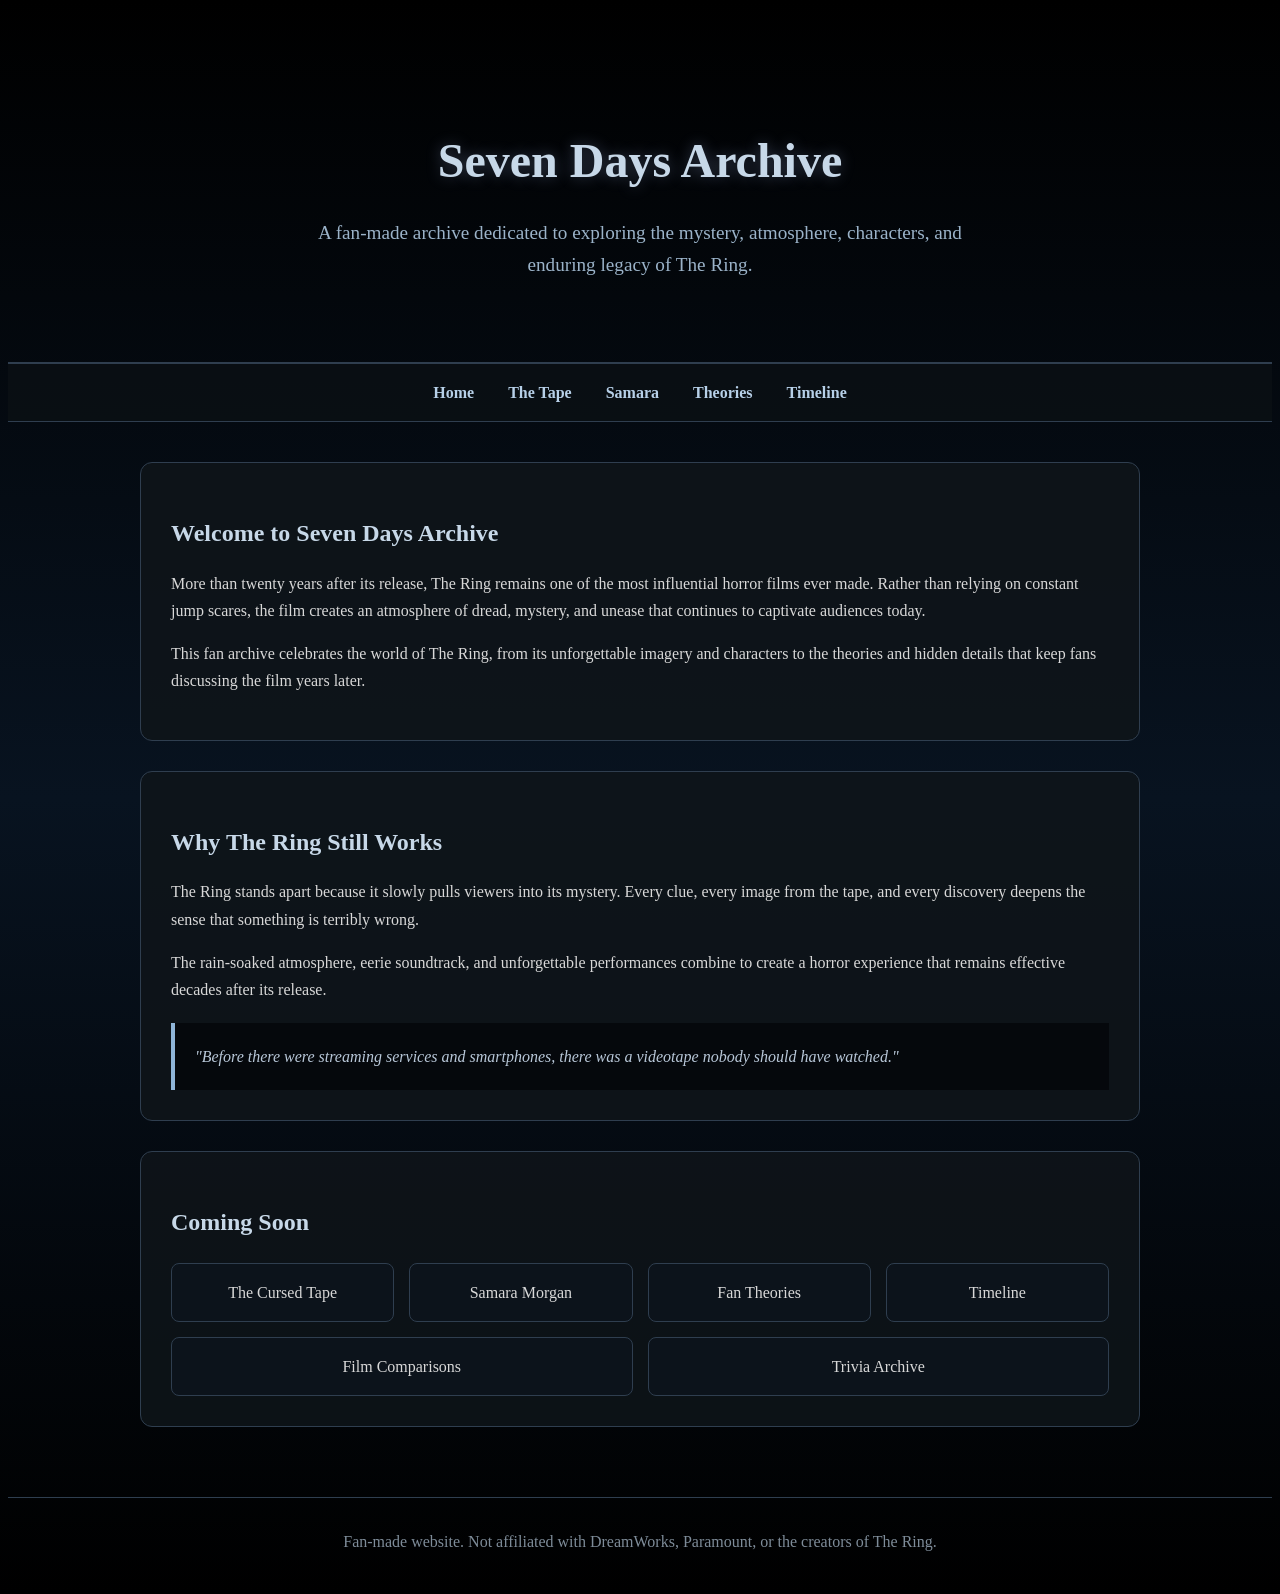
==== index.html @ c1889606 "Add files via upload update file." ====
<!DOCTYPE html>
<html lang="en">
<head>
  <meta charset="UTF-8">
  <meta name="viewport" content="width=device-width, initial-scale=1.0">

  <title>Seven Days Archive | A Fan Site for The Ring</title>

  <meta name="description" content="A fan-made archive exploring The Ring, its atmosphere, mystery, characters, theories, and lasting horror legacy.">

<link rel="stylesheet" href="styles.css">
</head>
<body>

<header>
  <h1>Seven Days Archive</h1>
  <p class="tagline">
    A fan-made archive dedicated to exploring the mystery,
    atmosphere, characters, and enduring legacy of The Ring.
  </p>
</header>

<nav>
  <a href="#">Home</a>
  <a href="#">The Tape</a>
  <a href="#">Samara</a>
  <a href="#">Theories</a>
  <a href="#">Timeline</a>
</nav>

<main>

  <section>
    <h2>Welcome to Seven Days Archive</h2>

    <p>
      More than twenty years after its release, The Ring remains one of
      the most influential horror films ever made. Rather than relying
      on constant jump scares, the film creates an atmosphere of dread,
      mystery, and unease that continues to captivate audiences today.
    </p>

    <p>
      This fan archive celebrates the world of The Ring, from its
      unforgettable imagery and characters to the theories and hidden
      details that keep fans discussing the film years later.
    </p>
  </section>

  <section>
    <h2>Why The Ring Still Works</h2>

    <p>
      The Ring stands apart because it slowly pulls viewers into its
      mystery. Every clue, every image from the tape, and every
      discovery deepens the sense that something is terribly wrong.
    </p>

    <p>
      The rain-soaked atmosphere, eerie soundtrack, and unforgettable
      performances combine to create a horror experience that remains
      effective decades after its release.
    </p>

    <div class="quote-box">
      "Before there were streaming services and smartphones, there was
      a videotape nobody should have watched."
    </div>
  </section>

  <section>
    <h2>Coming Soon</h2>

    <div class="future-pages">
      <div>The Cursed Tape</div>
      <div>Samara Morgan</div>
      <div>Fan Theories</div>
      <div>Timeline</div>
      <div>Film Comparisons</div>
      <div>Trivia Archive</div>
    </div>
  </section>

</main>

<footer>
  Fan-made website. Not affiliated with DreamWorks, Paramount,
  or the creators of The Ring.
</footer>
<script id="mcjs">!function(c,h,i,m,p){m=c.createElement(h),p=c.getElementsByTagName(h)[0],m.async=1,m.src=i,p.parentNode.insertBefore(m,p)}(document,"script","https://chimpstatic.com/mcjs-connected/js/users/ea336c21f3cfe3c19981513f7/dd8694b0a90779c2c01aea9cf.js");</script>
</body>
</html>
---- styles.css ----
<style>
    * {
      margin: 0;
      padding: 0;
      box-sizing: border-box;
    }

    body {
      font-family: Georgia, serif;
      background: linear-gradient(to bottom, #000000, #081320, #000000);
      color: #d8d8d8;
      min-height: 100vh;
      line-height: 1.7;
    }

    header {
      text-align: center;
      padding: 80px 20px;
      border-bottom: 1px solid #2f3e4f;
    }

    h1 {
      font-size: 3rem;
      color: #c7d8e8;
      text-shadow: 0 0 15px rgba(180, 200, 255, 0.3);
      margin-bottom: 15px;
    }

    .tagline {
      font-size: 1.2rem;
      color: #9bb3c9;
      max-width: 700px;
      margin: 0 auto;
    }

    nav {
      background: rgba(10, 15, 20, 0.95);
      border-top: 1px solid #2f3e4f;
      border-bottom: 1px solid #2f3e4f;
      text-align: center;
      padding: 15px;
    }

    nav a {
      color: #b7d0e8;
      text-decoration: none;
      margin: 0 15px;
      font-weight: bold;
    }

    nav a:hover {
      color: white;
    }

    main {
      max-width: 1000px;
      margin: auto;
      padding: 40px 20px;
    }

    section {
      background: rgba(15, 20, 25, 0.85);
      border: 1px solid #2f3e4f;
      border-radius: 12px;
      padding: 30px;
      margin-bottom: 30px;
    }

    h2 {
      color: #c7d8e8;
      margin-bottom: 15px;
    }

    p {
      margin-bottom: 15px;
    }

    .quote-box {
      background: #05080c;
      border-left: 4px solid #8fb5d8;
      padding: 20px;
      margin-top: 20px;
      font-style: italic;
      color: #b8c7d8;
    }

    .future-pages {
      display: flex;
      flex-wrap: wrap;
      gap: 15px;
      margin-top: 20px;
    }

    .future-pages div {
      flex: 1;
      min-width: 180px;
      background: #0c131b;
      border: 1px solid #2f3e4f;
      border-radius: 8px;
      padding: 15px;
      text-align: center;
    }

    footer {
      text-align: center;
      padding: 30px;
      color: #7e8c99;
      border-top: 1px solid #2f3e4f;
    }

    @media (max-width: 768px) {
      h1 {
        font-size: 2.2rem;
      }

      nav a {
        display: inline-block;
        margin: 8px;
      }
    }
  </style>
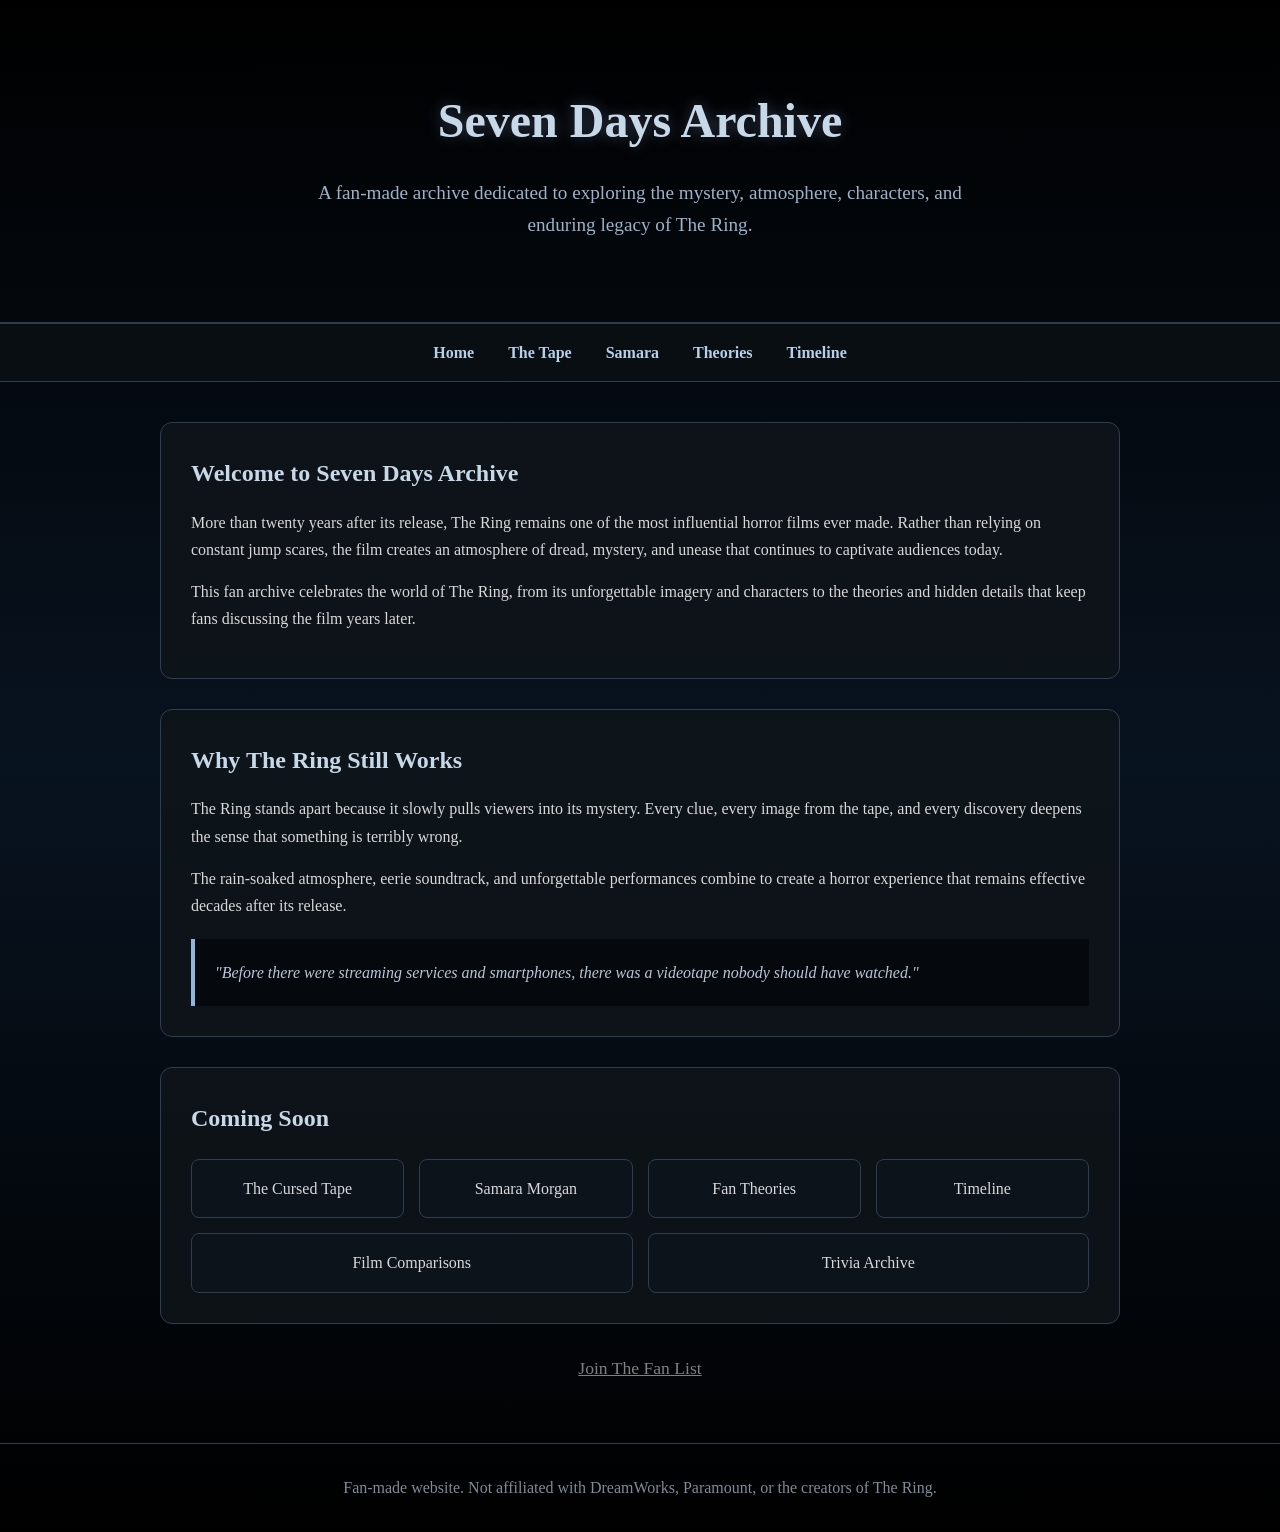
==== commit 0528dbf9: "Add files via upload Update files." ====
--- a/index.html
+++ b/index.html
@@ -1,6 +1,15 @@
 <!DOCTYPE html>
 <html lang="en">
 <head>
+   <!-- Google tag (gtag.js) -->
+<script async src="https://www.googletagmanager.com/gtag/js?id=G-6Q0Q2Z9R7N"></script>
+<script>
+  window.dataLayer = window.dataLayer || [];
+  function gtag(){dataLayer.push(arguments);}
+  gtag('js', new Date());
+
+  gtag('config', 'G-6Q0Q2Z9R7N');
+</script>
   <meta charset="UTF-8">
   <meta name="viewport" content="width=device-width, initial-scale=1.0">
 
@@ -9,6 +18,8 @@
   <meta name="description" content="A fan-made archive exploring The Ring, its atmosphere, mystery, characters, theories, and lasting horror legacy.">
 
 <link rel="stylesheet" href="styles.css">
+
+<script id="mcjs">!function(c,h,i,m,p){m=c.createElement(h),p=c.getElementsByTagName(h)[0],m.async=1,m.src=i,p.parentNode.insertBefore(m,p)}(document,"script","https://chimpstatic.com/mcjs-connected/js/users/ea336c21f3cfe3c19981513f7/918fee9aa0607b9be773f4669.js");</script>
 </head>
 <body>
 
@@ -80,6 +91,9 @@
       <div>Trivia Archive</div>
     </div>
   </section>
+  <a href="http://eepurl.com/jYIN-XrPLM" target="_blank" class="fan-list-link">
+      Join The Fan List
+      </a>
 
 </main>
 
@@ -87,6 +101,6 @@
   Fan-made website. Not affiliated with DreamWorks, Paramount,
   or the creators of The Ring.
 </footer>
-<script id="mcjs">!function(c,h,i,m,p){m=c.createElement(h),p=c.getElementsByTagName(h)[0],m.async=1,m.src=i,p.parentNode.insertBefore(m,p)}(document,"script","https://chimpstatic.com/mcjs-connected/js/users/ea336c21f3cfe3c19981513f7/dd8694b0a90779c2c01aea9cf.js");</script>
+
 </body>
 </html>
--- a/styles.css
+++ b/styles.css
@@ -1,4 +1,4 @@
-  <style>
+
     * {
       margin: 0;
       padding: 0;
@@ -118,4 +118,11 @@
         margin: 8px;
       }
     }
-  </style>+  a.fan-list-link {
+  	display: block;
+      text-align: center;
+      color: #808080;
+      margin: 20px auto;
+      font-size: 1.1rem;
+      }
+      
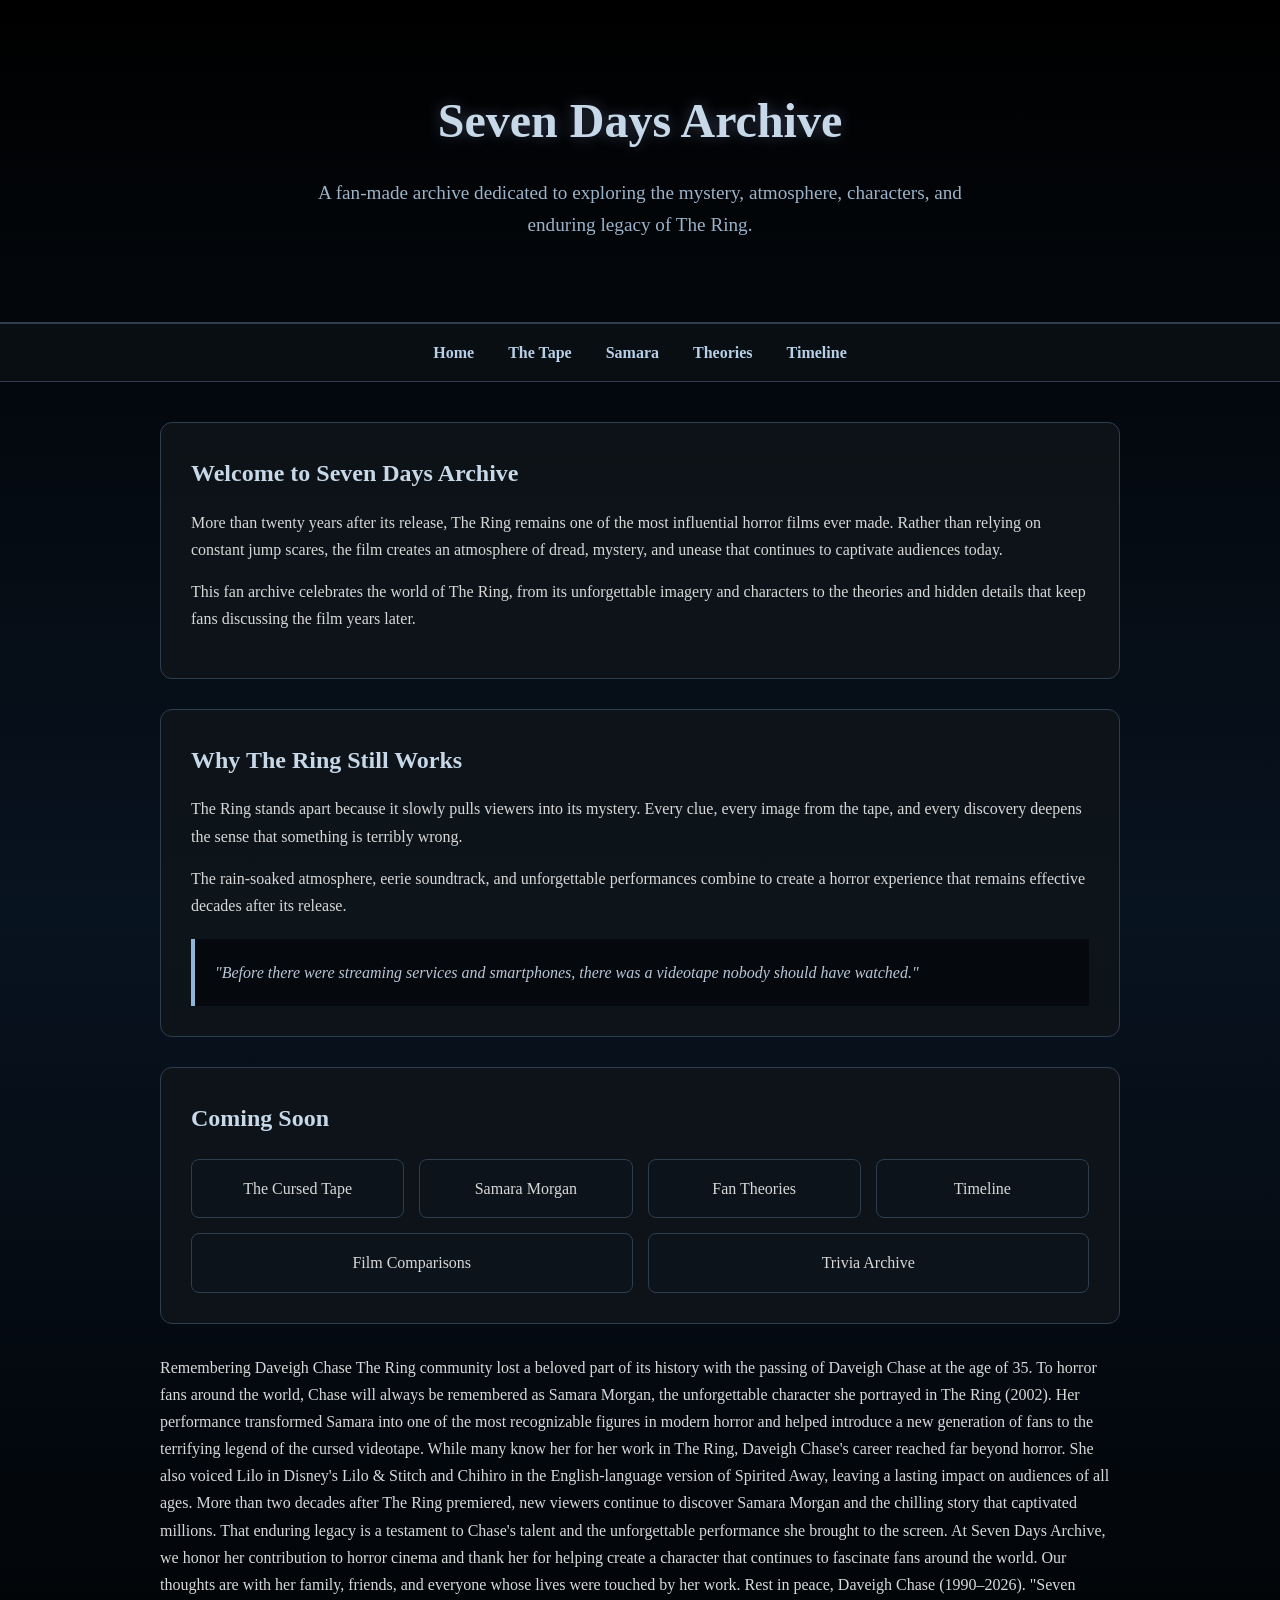
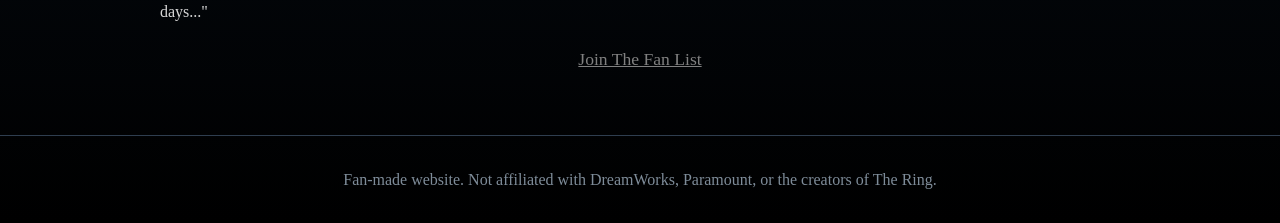
==== commit 61912689: "Add files via upload Update file" ====
--- a/index.html
+++ b/index.html
@@ -91,6 +91,24 @@
       <div>Trivia Archive</div>
     </div>
   </section>
+  
+ <p> Remembering Daveigh Chase
+
+The Ring community lost a beloved part of its history with the passing of Daveigh Chase at the age of 35.
+
+To horror fans around the world, Chase will always be remembered as Samara Morgan, the unforgettable character she portrayed in The Ring (2002). Her performance transformed Samara into one of the most recognizable figures in modern horror and helped introduce a new generation of fans to the terrifying legend of the cursed videotape.
+
+While many know her for her work in The Ring, Daveigh Chase's career reached far beyond horror. She also voiced Lilo in Disney's Lilo & Stitch and Chihiro in the English-language version of Spirited Away, leaving a lasting impact on audiences of all ages.
+
+More than two decades after The Ring premiered, new viewers continue to discover Samara Morgan and the chilling story that captivated millions. That enduring legacy is a testament to Chase's talent and the unforgettable performance she brought to the screen.
+
+At Seven Days Archive, we honor her contribution to horror cinema and thank her for helping create a character that continues to fascinate fans around the world.
+
+Our thoughts are with her family, friends, and everyone whose lives were touched by her work.
+
+Rest in peace, Daveigh Chase (1990–2026).
+
+"Seven days..." </p>
   <a href="http://eepurl.com/jYIN-XrPLM" target="_blank" class="fan-list-link">
       Join The Fan List
       </a>
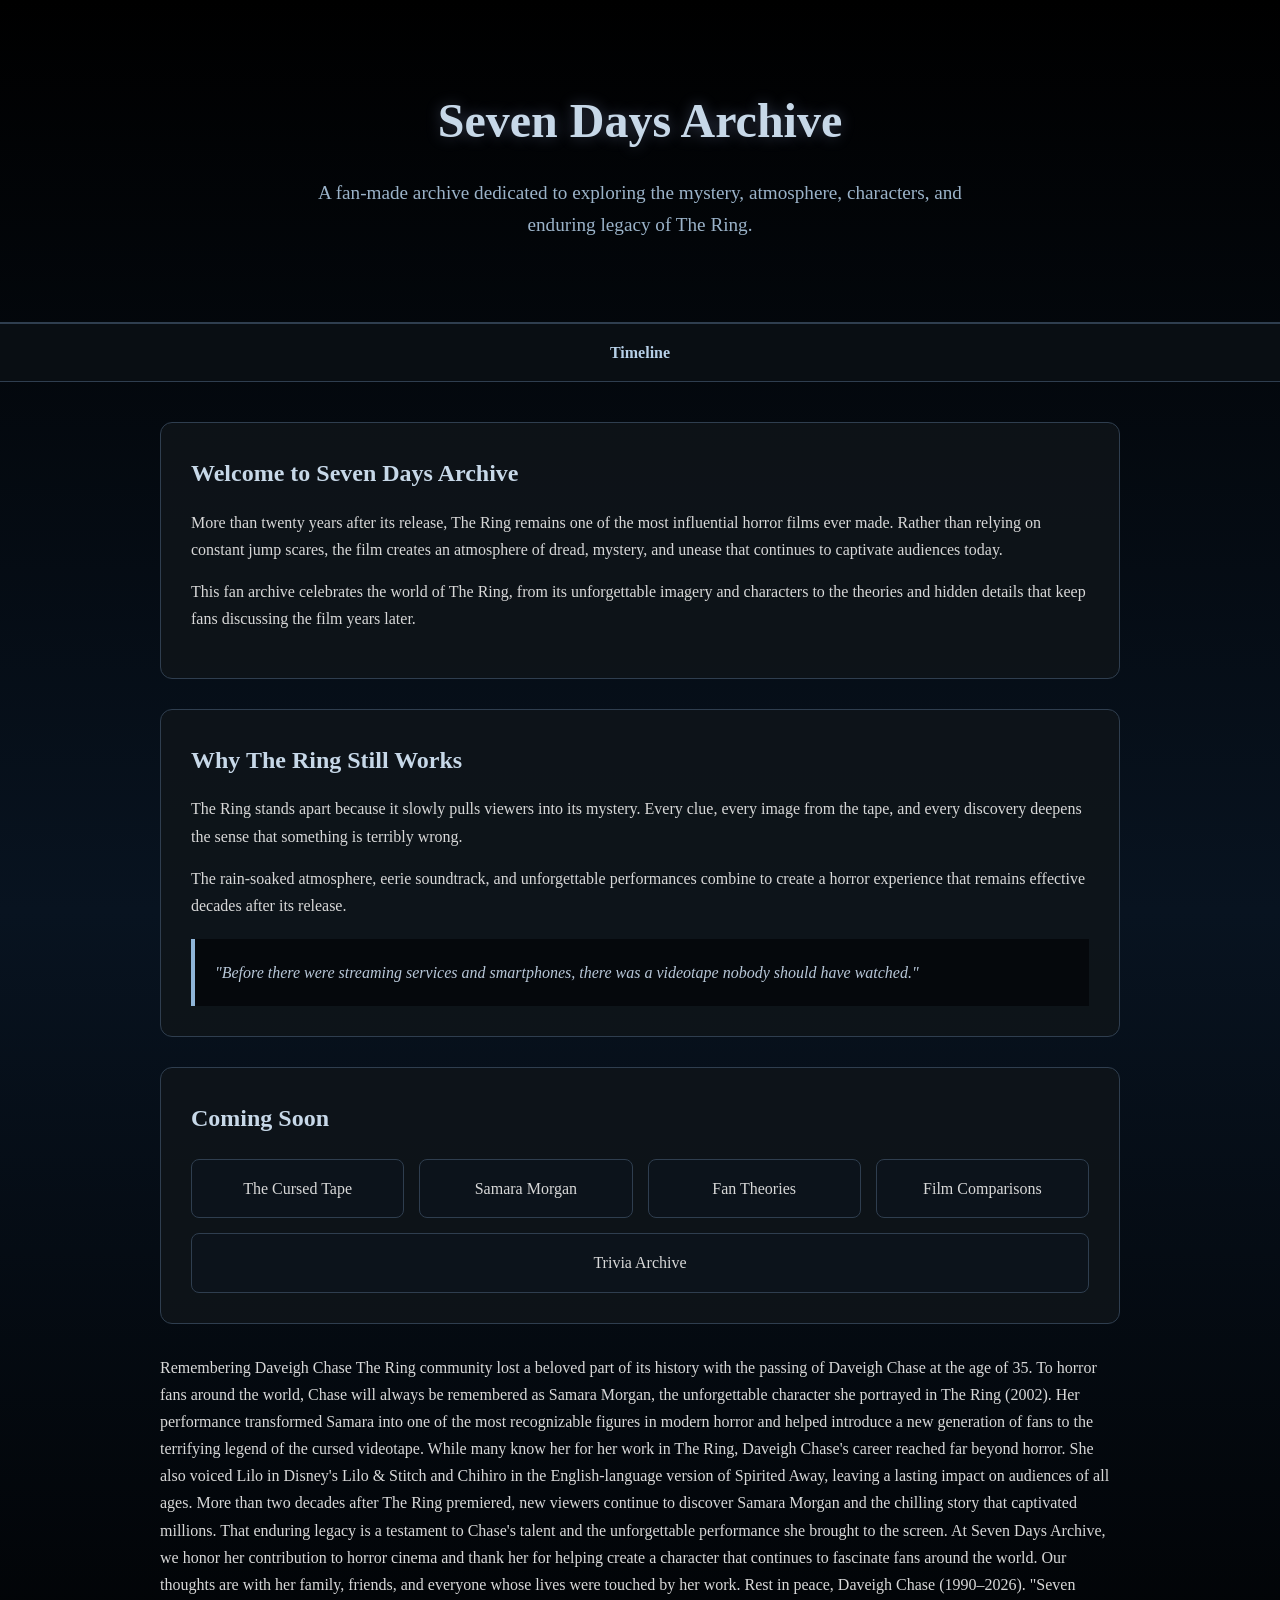
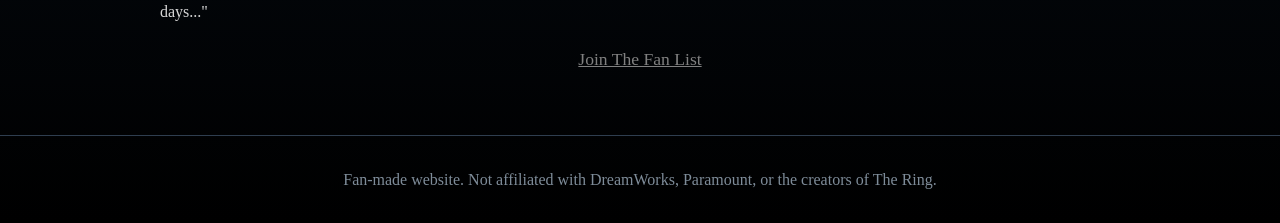
==== commit a61d04ac: "Add files via upload Update files and upload file." ====
--- a/index.html
+++ b/index.html
@@ -32,11 +32,11 @@
 </header>
 
 <nav>
-  <a href="#">Home</a>
+ <!--Hidden for now <a href="#">Home</a>
   <a href="#">The Tape</a>
   <a href="#">Samara</a>
-  <a href="#">Theories</a>
-  <a href="#">Timeline</a>
+  <a href="#">Theories</a>-->
+  <a href="Timeline.html">Timeline</a>
 </nav>
 
 <main>
@@ -86,7 +86,6 @@
       <div>The Cursed Tape</div>
       <div>Samara Morgan</div>
       <div>Fan Theories</div>
-      <div>Timeline</div>
       <div>Film Comparisons</div>
       <div>Trivia Archive</div>
     </div>
--- a/styles.css
+++ b/styles.css
@@ -125,4 +125,138 @@
       margin: 20px auto;
       font-size: 1.1rem;
       }
+
+
+      .timeline-page {
+  margin: 0;
+  font-family: Georgia, serif;
+  color: white;
+  background: #050509;
+  background-image: radial-gradient(circle at top, #1b1b2f, #050509 60%);
+  line-height: 1.6;
+}
+
+.timeline-page .page {
+  max-width: 1000px;
+  margin: auto;
+  padding: 30px 18px;
+}
+
+.timeline-page header {
+  text-align: center;
+  padding: 30px 10px;
+}
+
+.timeline-page h1 {
+  font-size: 2.6rem;
+  margin-bottom: 10px;
+}
+
+.timeline-page .subtitle {
+  color: #d8d8d8;
+  font-style: italic;
+  max-width: 700px;
+  margin: auto;
+}
+
+.timeline-page nav {
+  text-align: center;
+  margin: 25px 0;
+}
+
+.timeline-page nav a {
+  color: white;
+  text-decoration: none;
+  border: 1px solid #777;
+  padding: 10px 22px;
+  border-radius: 8px;
+  display: inline-block;
+  background: rgba(255,255,255,0.06);
+}
+
+.timeline-page nav a:hover {
+  background: rgba(255,255,255,0.15);
+}
+
+.timeline-page .timeline {
+  margin-top: 40px;
+  border-left: 3px solid #cfcfcf;
+  padding-left: 25px;
+}
+
+.timeline-page .event {
+  position: relative;
+  margin-bottom: 35px;
+  background: rgba(255,255,255,0.07);
+  border: 1px solid rgba(255,255,255,0.18);
+  border-radius: 12px;
+  padding: 20px;
+  box-shadow: 0 0 18px rgba(255,255,255,0.05);
+}
+
+.timeline-page .event::before {
+  content: "";
+  position: absolute;
+  left: -36px;
+  top: 24px;
+  width: 16px;
+  height: 16px;
+  background: white;
+  border-radius: 50%;
+  box-shadow: 0 0 12px white;
+}
+
+.timeline-page .year {
+  font-size: 1.4rem;
+  font-weight: bold;
+  color: #ffffff;
+  margin-bottom: 6px;
+}
+
+.timeline-page h2 {
+  margin: 0 0 10px;
+  font-size: 1.5rem;
+}
+
+.timeline-page p {
+  margin: 0;
+  color: #eeeeee;
+}
+
+.timeline-page .note {
+  margin-top: 45px;
+  padding: 18px;
+  border-radius: 12px;
+  background: rgba(255,255,255,0.08);
+  border: 1px solid rgba(255,255,255,0.15);
+  font-style: italic;
+  color: #dddddd;
+}
+
+.timeline-page footer {
+  text-align: center;
+  color: #aaa;
+  margin-top: 45px;
+  padding-bottom: 20px;
+  font-size: 0.9rem;
+}
+
+@media (max-width: 600px) {
+  .timeline-page h1 {
+    font-size: 2rem;
+  }
+
+  .timeline-page .timeline {
+    padding-left: 20px;
+  }
+
+  .timeline-page .event {
+    padding: 16px;
+  }
+
+  .timeline-page .event::before {
+    left: -31px;
+  }
+}
+
       
